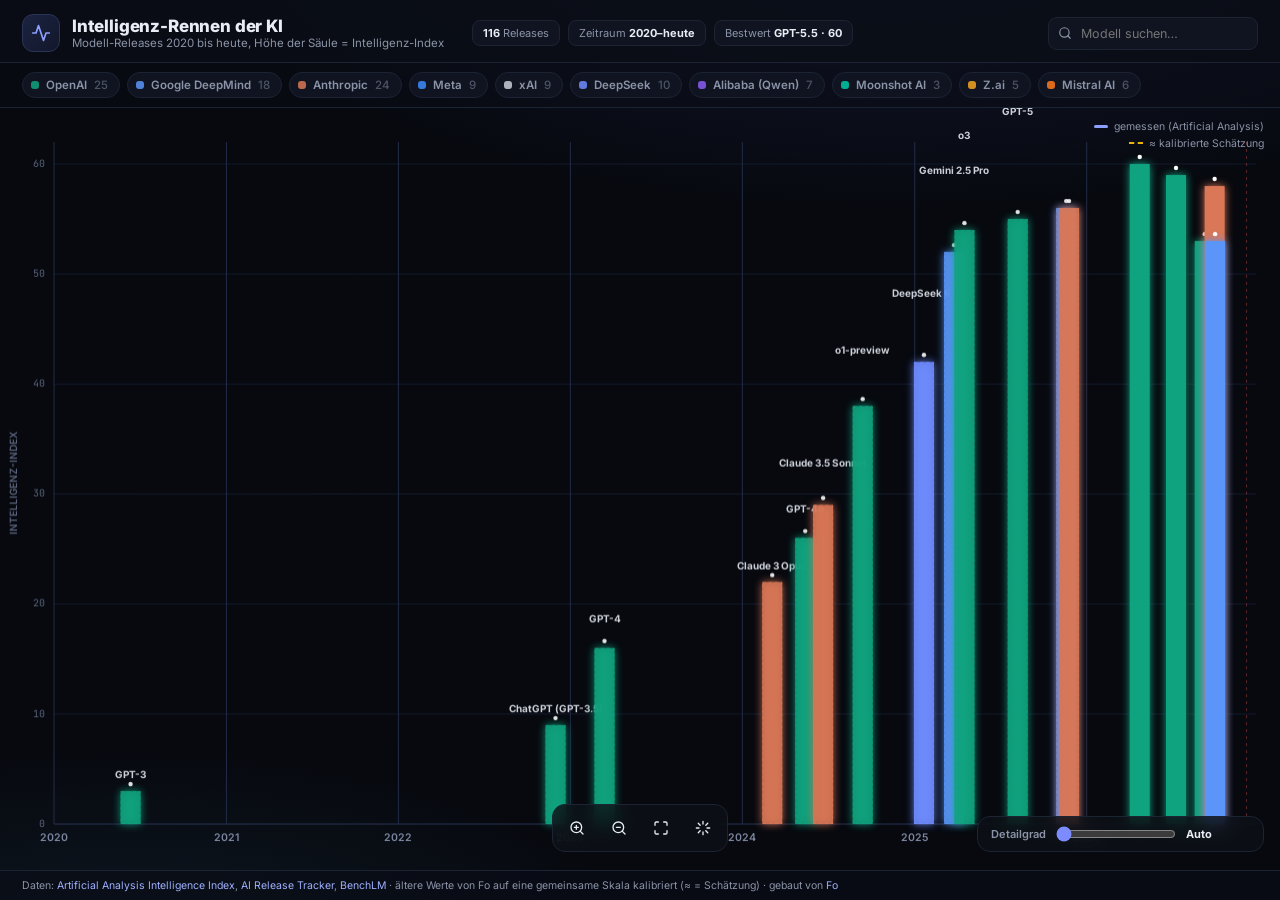
==== index.html @ d44f885e "KI-Intelligenz-Timeline: interaktive Release-Timeline 2020-2026" ====
<!DOCTYPE html>
<html lang="de">
<head>
<meta charset="UTF-8">
<meta name="viewport" content="width=device-width, initial-scale=1.0">
<title>KI-Intelligenz-Timeline 2020-2026</title>
<link rel="preconnect" href="https://fonts.googleapis.com">
<link href="https://fonts.googleapis.com/css2?family=Inter:wght@400;500;600;700;800&family=JetBrains+Mono:wght@500;700&display=swap" rel="stylesheet">
<link rel="stylesheet" href="style.css">
</head>
<body>
<header class="topbar">
  <div class="brand">
    <div class="logo">
      <svg viewBox="0 0 24 24" fill="none" stroke="currentColor" stroke-width="2" stroke-linecap="round" stroke-linejoin="round"><polyline points="22 12 18 12 15 21 9 3 6 12 2 12"/></svg>
    </div>
    <div class="titles">
      <h1>Intelligenz-Rennen der KI</h1>
      <p>Modell-Releases 2020 bis heute, Höhe der Säule = Intelligenz-Index</p>
    </div>
  </div>
  <div class="stats" id="stats"></div>
  <div class="searchwrap">
    <svg class="ic" viewBox="0 0 24 24" fill="none" stroke="currentColor" stroke-width="2" stroke-linecap="round" stroke-linejoin="round"><circle cx="11" cy="11" r="8"/><path d="m21 21-4.3-4.3"/></svg>
    <input id="search" type="text" placeholder="Modell suchen…" autocomplete="off" spellcheck="false">
    <div class="searchresults" id="searchresults"></div>
  </div>
</header>

<div class="chipbar" id="chipbar"></div>

<main class="stage">
  <canvas id="tl"></canvas>

  <div class="controls">
    <button id="zin" title="Hineinzoomen"><svg viewBox="0 0 24 24" fill="none" stroke="currentColor" stroke-width="2" stroke-linecap="round"><circle cx="11" cy="11" r="8"/><path d="m21 21-4.3-4.3"/><path d="M11 8v6M8 11h6"/></svg></button>
    <button id="zout" title="Herauszoomen"><svg viewBox="0 0 24 24" fill="none" stroke="currentColor" stroke-width="2" stroke-linecap="round"><circle cx="11" cy="11" r="8"/><path d="m21 21-4.3-4.3"/><path d="M8 11h6"/></svg></button>
    <button id="zfit" title="Alles zeigen"><svg viewBox="0 0 24 24" fill="none" stroke="currentColor" stroke-width="2" stroke-linecap="round" stroke-linejoin="round"><path d="M8 3H5a2 2 0 0 0-2 2v3m18 0V5a2 2 0 0 0-2-2h-3m0 18h3a2 2 0 0 0 2-2v-3M3 16v3a2 2 0 0 0 2 2h3"/></svg></button>
    <button id="znow" title="Springe zu heute"><svg viewBox="0 0 24 24" fill="none" stroke="currentColor" stroke-width="2" stroke-linecap="round" stroke-linejoin="round"><path d="M12 2v4m0 12v4M4.9 4.9l2.9 2.9m8.4 8.4 2.9 2.9M2 12h4m12 0h4M4.9 19.1l2.9-2.9m8.4-8.4 2.9-2.9"/></svg></button>
  </div>

  <div class="detailctl">
    <span class="lbl">Detailgrad</span>
    <input type="range" id="tierslider" min="0" max="5" step="1" value="0">
    <span class="val" id="tierval">Auto</span>
  </div>

  <div class="tooltip" id="tooltip"></div>

  <div class="detailcard" id="detailcard">
    <button class="close" id="closecard"><svg viewBox="0 0 24 24" fill="none" stroke="currentColor" stroke-width="2" stroke-linecap="round"><path d="M18 6 6 18M6 6l12 12"/></svg></button>
    <div id="detailbody"></div>
  </div>

  <div class="legend">
    <span class="leg-solid">gemessen (Artificial Analysis)</span>
    <span class="leg-est">≈ kalibrierte Schätzung</span>
  </div>
</main>

<footer>
  Daten: <a href="https://artificialanalysis.ai" target="_blank" rel="noopener">Artificial Analysis Intelligence Index</a>,
  <a href="https://aireleasetracker.com" target="_blank" rel="noopener">AI Release Tracker</a>,
  <a href="https://benchlm.ai/benchmarks/artificialanalysis" target="_blank" rel="noopener">BenchLM</a> · ältere Werte von Fo auf eine gemeinsame Skala kalibriert (≈ = Schätzung) · gebaut von <a href="https://wajo.ai" target="_blank" rel="noopener">Fo</a>
</footer>

<script src="data.js"></script>
<script src="app.js"></script>
</body>
</html>
---- style.css ----
* { margin:0; padding:0; box-sizing:border-box; }
:root {
  --bg:#07090f; --panel:#0d1117cc; --panel-solid:#0d1117; --line:#1c2333;
  --text:#e8ecf4; --muted:#8b93a7; --accent:#7c8cff;
}
html,body { height:100%; }
body {
  background:
    radial-gradient(1200px 500px at 70% -10%, #141a33 0%, transparent 60%),
    radial-gradient(900px 400px at 10% 110%, #0f1b26 0%, transparent 60%),
    var(--bg);
  color:var(--text); font-family:'Inter',system-ui,sans-serif;
  display:flex; flex-direction:column; overflow:hidden;
}
.topbar {
  display:flex; align-items:center; gap:22px; padding:14px 22px 10px;
  border-bottom:1px solid var(--line); background:#0a0d16d9; z-index:5;
}
.brand { display:flex; align-items:center; gap:12px; min-width:0; }
.logo {
  width:38px; height:38px; border-radius:11px; flex:0 0 auto;
  display:grid; place-items:center; color:#8ea0ff;
  background:linear-gradient(135deg,#1b2340,#12172b); border:1px solid #2a3454;
}
.logo svg { width:20px; height:20px; }
.titles h1 { font-size:17px; font-weight:800; letter-spacing:-.01em; white-space:nowrap; }
.titles p { font-size:11.5px; color:var(--muted); white-space:nowrap; }
.stats { display:flex; gap:8px; margin-left:6px; }
.stat {
  font-size:11px; color:var(--muted); border:1px solid var(--line);
  background:#0f1420; border-radius:8px; padding:5px 10px; white-space:nowrap;
}
.stat b { color:var(--text); font-weight:700; }
.searchwrap { margin-left:auto; position:relative; }
.searchwrap .ic { position:absolute; left:10px; top:50%; transform:translateY(-50%); width:14px; height:14px; color:var(--muted); }
#search {
  background:#0f1420; border:1px solid var(--line); color:var(--text);
  border-radius:9px; padding:8px 12px 8px 32px; font-size:12.5px; width:210px; outline:none;
  font-family:inherit; transition:border-color .15s;
}
#search:focus { border-color:#39456e; }
.searchresults {
  position:absolute; top:calc(100% + 6px); right:0; width:300px; max-height:280px; overflow:auto;
  background:var(--panel-solid); border:1px solid var(--line); border-radius:11px;
  display:none; z-index:50; box-shadow:0 18px 50px #000a;
}
.searchresults .sr {
  padding:8px 12px; font-size:12.5px; cursor:pointer; display:flex; justify-content:space-between; gap:10px;
}
.searchresults .sr:hover, .searchresults .sr.sel { background:#161d31; }
.searchresults .sr .d { color:var(--muted); font-size:11px; }
.chipbar {
  display:flex; gap:7px; padding:9px 22px; overflow-x:auto; scrollbar-width:none;
  border-bottom:1px solid var(--line); background:#0a0d1680; z-index:4;
}
.chip {
  display:flex; align-items:center; gap:7px; font-size:11.5px; font-weight:600;
  border:1px solid var(--line); background:#0f1420; color:var(--muted);
  border-radius:999px; padding:5px 11px 5px 8px; cursor:pointer; white-space:nowrap;
  transition:all .15s; user-select:none;
}
.chip .dot { width:8px; height:8px; border-radius:3px; background:var(--c); opacity:.85; }
.chip.off { opacity:.38; }
.chip:hover { border-color:#2c3757; }
.stage { position:relative; flex:1; min-height:0; }
canvas { position:absolute; inset:0; width:100%; height:100%; cursor:grab; }
canvas.dragging { cursor:grabbing; }
.controls {
  position:absolute; left:50%; bottom:18px; transform:translateX(-50%);
  display:flex; gap:6px; background:var(--panel); backdrop-filter:blur(10px);
  border:1px solid var(--line); border-radius:13px; padding:6px; z-index:5;
}
.controls button {
  width:36px; height:34px; display:grid; place-items:center; border:none; border-radius:9px;
  background:transparent; color:var(--text); cursor:pointer; transition:background .12s;
}
.controls button:hover { background:#1a2238; }
.controls button svg { width:16px; height:16px; }
.detailctl {
  position:absolute; right:16px; bottom:18px; display:flex; align-items:center; gap:10px;
  background:var(--panel); backdrop-filter:blur(10px); border:1px solid var(--line);
  border-radius:13px; padding:9px 13px; z-index:5;
}
.detailctl .lbl { font-size:11px; color:var(--muted); font-weight:600; }
.detailctl .val { font-size:11px; color:var(--text); font-weight:700; min-width:64px; }
#tierslider { width:120px; accent-color:var(--accent); cursor:pointer; }
.tooltip {
  position:absolute; pointer-events:none; background:var(--panel-solid);
  border:1px solid #2a3454; border-radius:11px; padding:10px 13px; font-size:12px;
  display:none; z-index:10; max-width:270px; box-shadow:0 14px 40px #000b; line-height:1.45;
}
.tooltip .tn { font-weight:700; font-size:13px; }
.tooltip .tc { font-size:10.5px; font-weight:700; text-transform:uppercase; letter-spacing:.06em; margin:2px 0 3px; }
.tooltip .ts { font-family:'JetBrains Mono',monospace; font-size:12px; }
.tooltip .te { color:#eab308; font-size:10.5px; font-weight:600; }
.detailcard {
  position:absolute; left:16px; bottom:18px; width:300px; background:var(--panel);
  backdrop-filter:blur(12px); border:1px solid var(--line); border-radius:15px;
  padding:16px 18px; z-index:6; display:none; box-shadow:0 18px 60px #000a;
}
.detailcard.open { display:block; animation:slideup .25s cubic-bezier(.2,.9,.3,1.2); }
@keyframes slideup { from { opacity:0; transform:translateY(14px); } }
.detailcard .close {
  position:absolute; top:9px; right:9px; border:none; background:transparent; color:var(--muted);
  cursor:pointer; width:24px; height:24px; display:grid; place-items:center; border-radius:7px;
}
.detailcard .close:hover { background:#1a2238; color:var(--text); }
.detailcard .close svg { width:13px; height:13px; }
#detailbody .dc-comp { font-size:10.5px; font-weight:700; text-transform:uppercase; letter-spacing:.07em; margin-bottom:3px; }
#detailbody .dc-name { font-size:19px; font-weight:800; letter-spacing:-.01em; margin-bottom:2px; }
#detailbody .dc-date { font-size:12px; color:var(--muted); margin-bottom:10px; }
#detailbody .dc-score { font-family:'JetBrains Mono',monospace; font-size:32px; font-weight:700; line-height:1; }
#detailbody .dc-src { font-size:10.5px; color:var(--muted); margin:4px 0 10px; }
#detailbody .dc-src .aa { color:#34d399; font-weight:700; }
#detailbody .dc-src .est { color:#eab308; font-weight:700; }
#detailbody .dc-note { font-size:12px; color:#b6bed2; line-height:1.5; }
#detailbody .dc-tier { display:inline-block; margin-top:10px; font-size:10.5px; font-weight:700; border:1px solid var(--line); border-radius:999px; padding:3px 9px; color:var(--muted); }
.legend {
  position:absolute; right:16px; top:12px; display:flex; flex-direction:column; gap:4px;
  font-size:10.5px; color:var(--muted); z-index:4; text-align:right;
}
.legend .leg-solid::before { content:""; display:inline-block; width:14px; height:3px; background:#8ea0ff; border-radius:2px; margin-right:6px; vertical-align:2px; }
.legend .leg-est::before { content:""; display:inline-block; width:14px; height:0; border-top:2px dashed #eab308; margin-right:6px; vertical-align:3px; }
footer {
  padding:8px 22px; font-size:10.5px; color:var(--muted);
  border-top:1px solid var(--line); background:#0a0d16b0; z-index:5;
}
footer a { color:#9fb0ff; text-decoration:none; }
footer a:hover { text-decoration:underline; }
@media (max-width:900px){ .stats { display:none; } .titles p { display:none; } .searchwrap #search { width:150px; } .detailcard { width:250px; } .legend{ display:none; } }
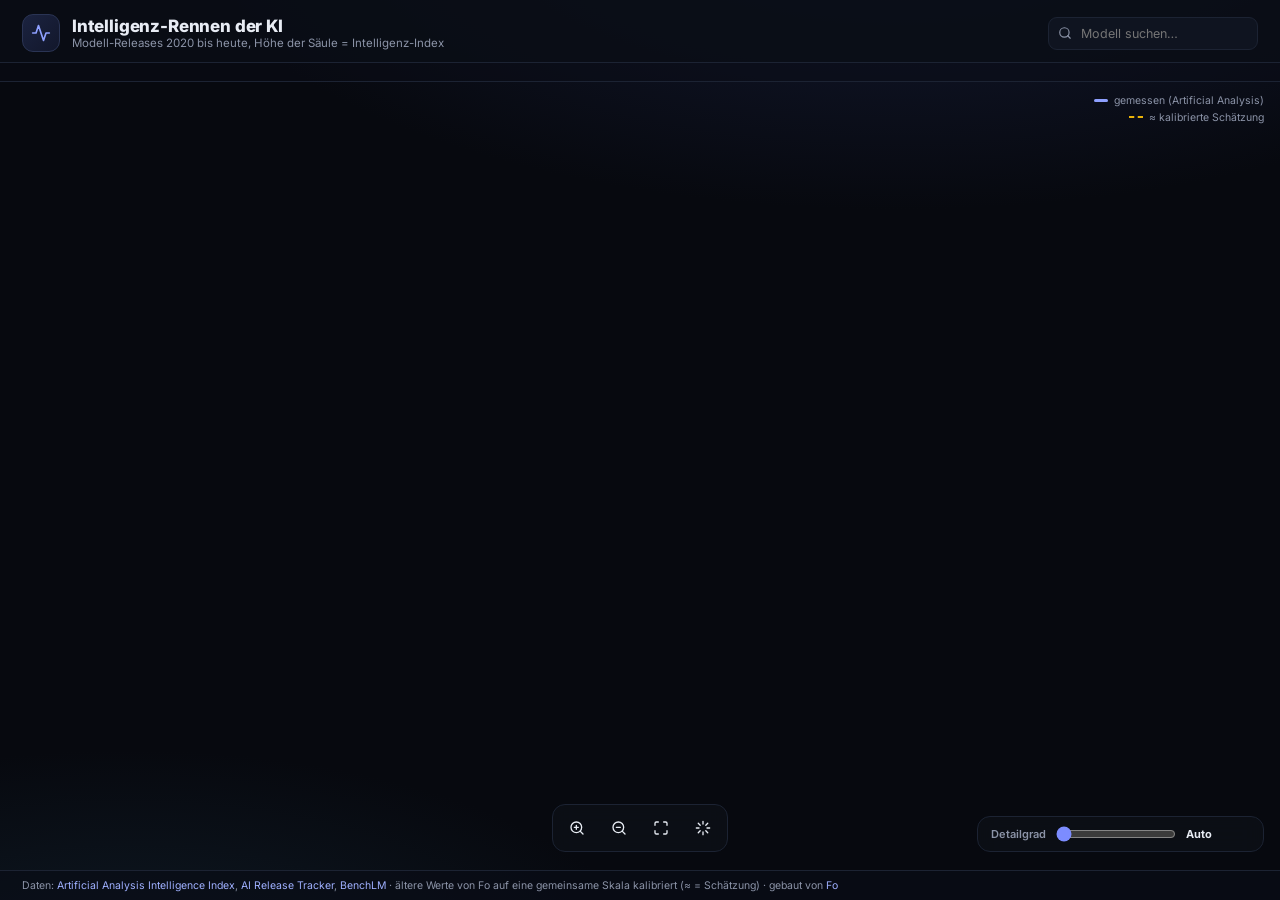
==== commit 7d06aed1: "Cache-Busting v3" ====
--- a/index.html
+++ b/index.html
@@ -6,7 +6,7 @@
 <title>KI-Intelligenz-Timeline 2020-2026</title>
 <link rel="preconnect" href="https://fonts.googleapis.com">
 <link href="https://fonts.googleapis.com/css2?family=Inter:wght@400;500;600;700;800&family=JetBrains+Mono:wght@500;700&display=swap" rel="stylesheet">
-<link rel="stylesheet" href="style.css">
+<link rel="stylesheet" href="style.css?v=3">
 </head>
 <body>
 <header class="topbar">
@@ -64,7 +64,7 @@
   <a href="https://benchlm.ai/benchmarks/artificialanalysis" target="_blank" rel="noopener">BenchLM</a> · ältere Werte von Fo auf eine gemeinsame Skala kalibriert (≈ = Schätzung) · gebaut von <a href="https://wajo.ai" target="_blank" rel="noopener">Fo</a>
 </footer>
 
-<script src="data.js"></script>
-<script src="app.js"></script>
+<script src="data.js?v=3"></script>
+<script src="app.js?v=3"></script>
 </body>
 </html>
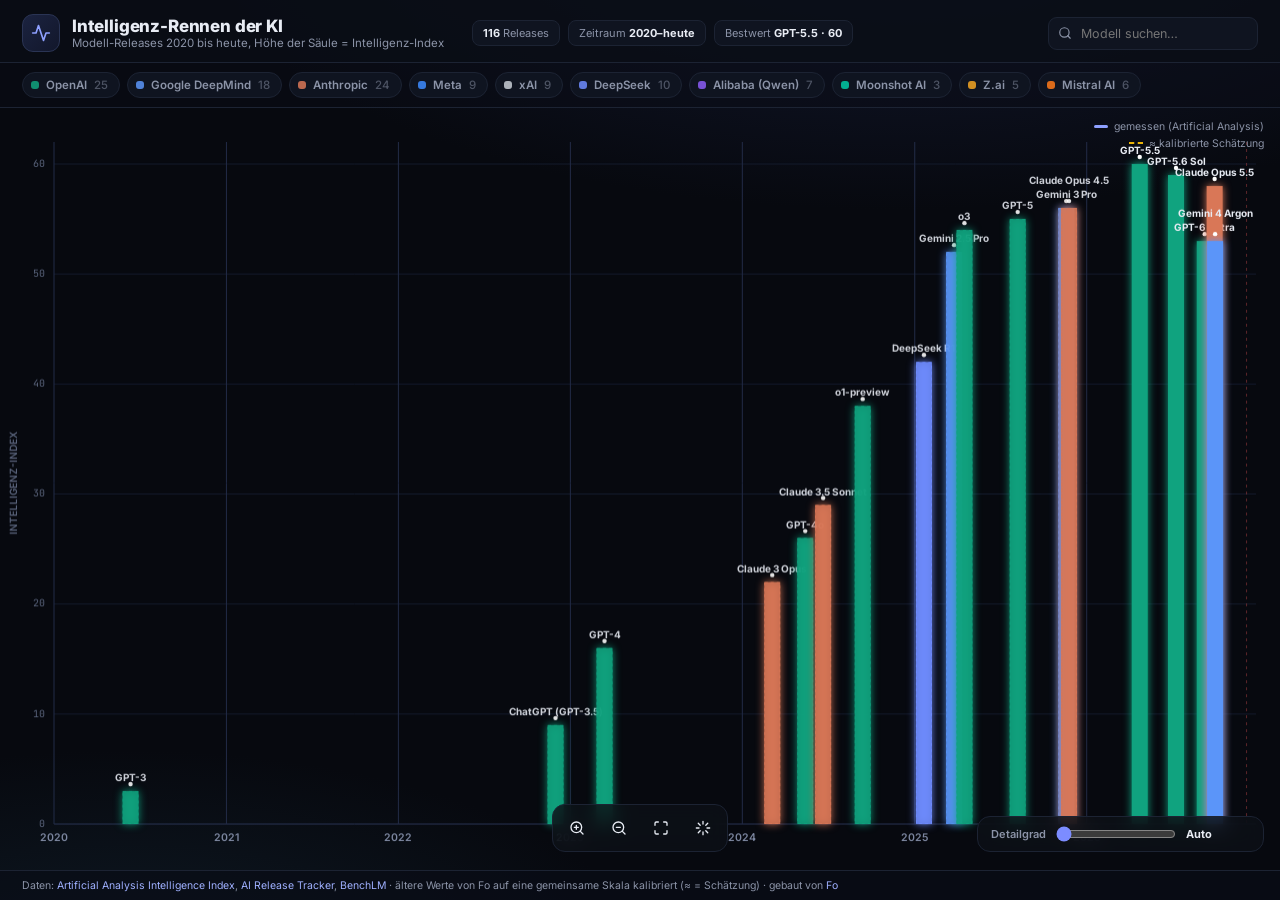
==== commit d3ef3ffc: "Syntaxfix: altes Label-Fragment entfernt" ====
--- a/index.html
+++ b/index.html
@@ -6,7 +6,7 @@
 <title>KI-Intelligenz-Timeline 2020-2026</title>
 <link rel="preconnect" href="https://fonts.googleapis.com">
 <link href="https://fonts.googleapis.com/css2?family=Inter:wght@400;500;600;700;800&family=JetBrains+Mono:wght@500;700&display=swap" rel="stylesheet">
-<link rel="stylesheet" href="style.css?v=3">
+<link rel="stylesheet" href="style.css?v=4">
 </head>
 <body>
 <header class="topbar">
@@ -64,7 +64,7 @@
   <a href="https://benchlm.ai/benchmarks/artificialanalysis" target="_blank" rel="noopener">BenchLM</a> · ältere Werte von Fo auf eine gemeinsame Skala kalibriert (≈ = Schätzung) · gebaut von <a href="https://wajo.ai" target="_blank" rel="noopener">Fo</a>
 </footer>
 
-<script src="data.js?v=3"></script>
-<script src="app.js?v=3"></script>
+<script src="data.js?v=4"></script>
+<script src="app.js?v=4"></script>
 </body>
 </html>
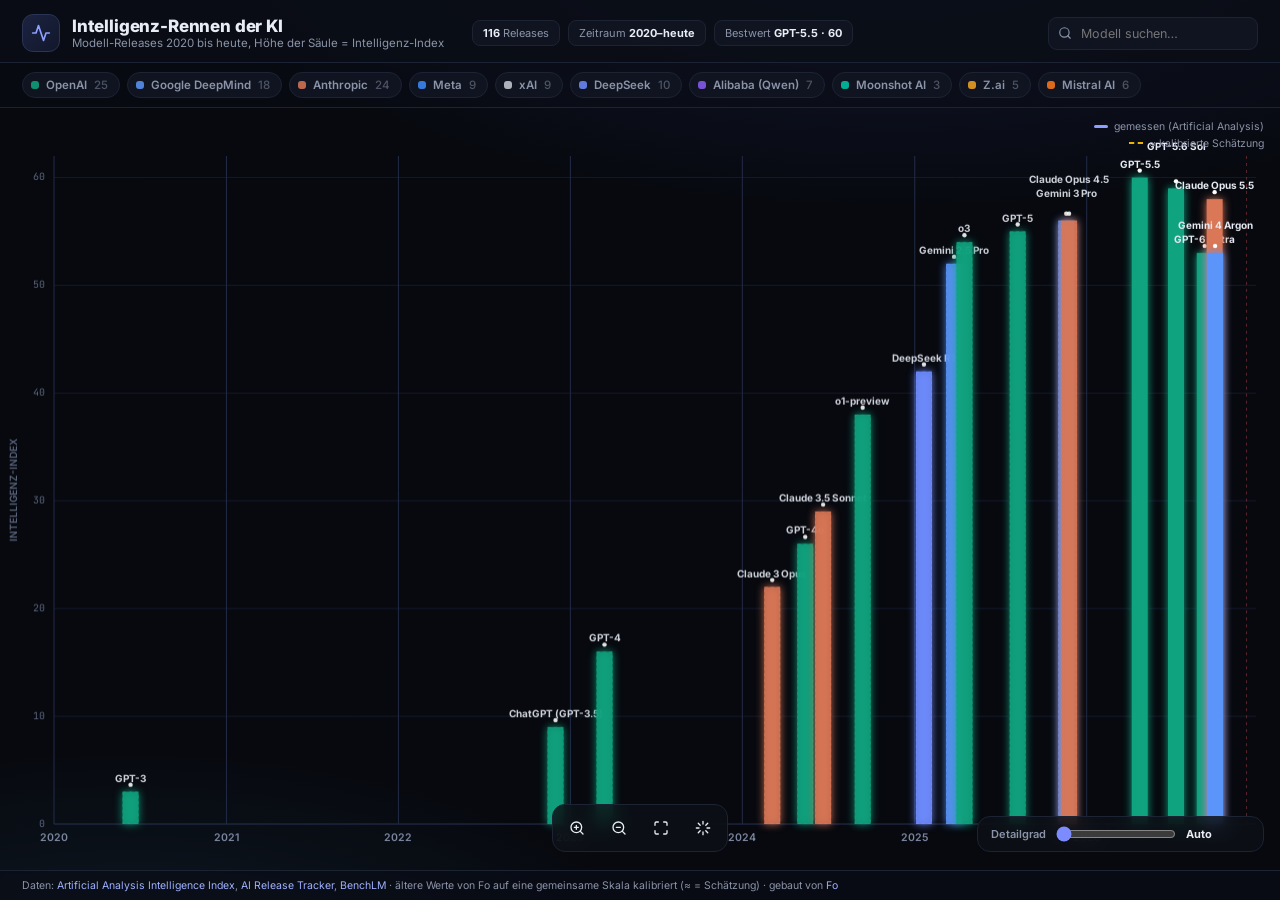
==== commit 489acef5: "Klick-Treffererkennung ohne Hover, mehr Platz oben, breitere Labels" ====
--- a/index.html
+++ b/index.html
@@ -6,7 +6,7 @@
 <title>KI-Intelligenz-Timeline 2020-2026</title>
 <link rel="preconnect" href="https://fonts.googleapis.com">
 <link href="https://fonts.googleapis.com/css2?family=Inter:wght@400;500;600;700;800&family=JetBrains+Mono:wght@500;700&display=swap" rel="stylesheet">
-<link rel="stylesheet" href="style.css?v=4">
+<link rel="stylesheet" href="style.css?v=5">
 </head>
 <body>
 <header class="topbar">
@@ -64,7 +64,7 @@
   <a href="https://benchlm.ai/benchmarks/artificialanalysis" target="_blank" rel="noopener">BenchLM</a> · ältere Werte von Fo auf eine gemeinsame Skala kalibriert (≈ = Schätzung) · gebaut von <a href="https://wajo.ai" target="_blank" rel="noopener">Fo</a>
 </footer>
 
-<script src="data.js?v=4"></script>
-<script src="app.js?v=4"></script>
+<script src="data.js?v=5"></script>
+<script src="app.js?v=5"></script>
 </body>
 </html>
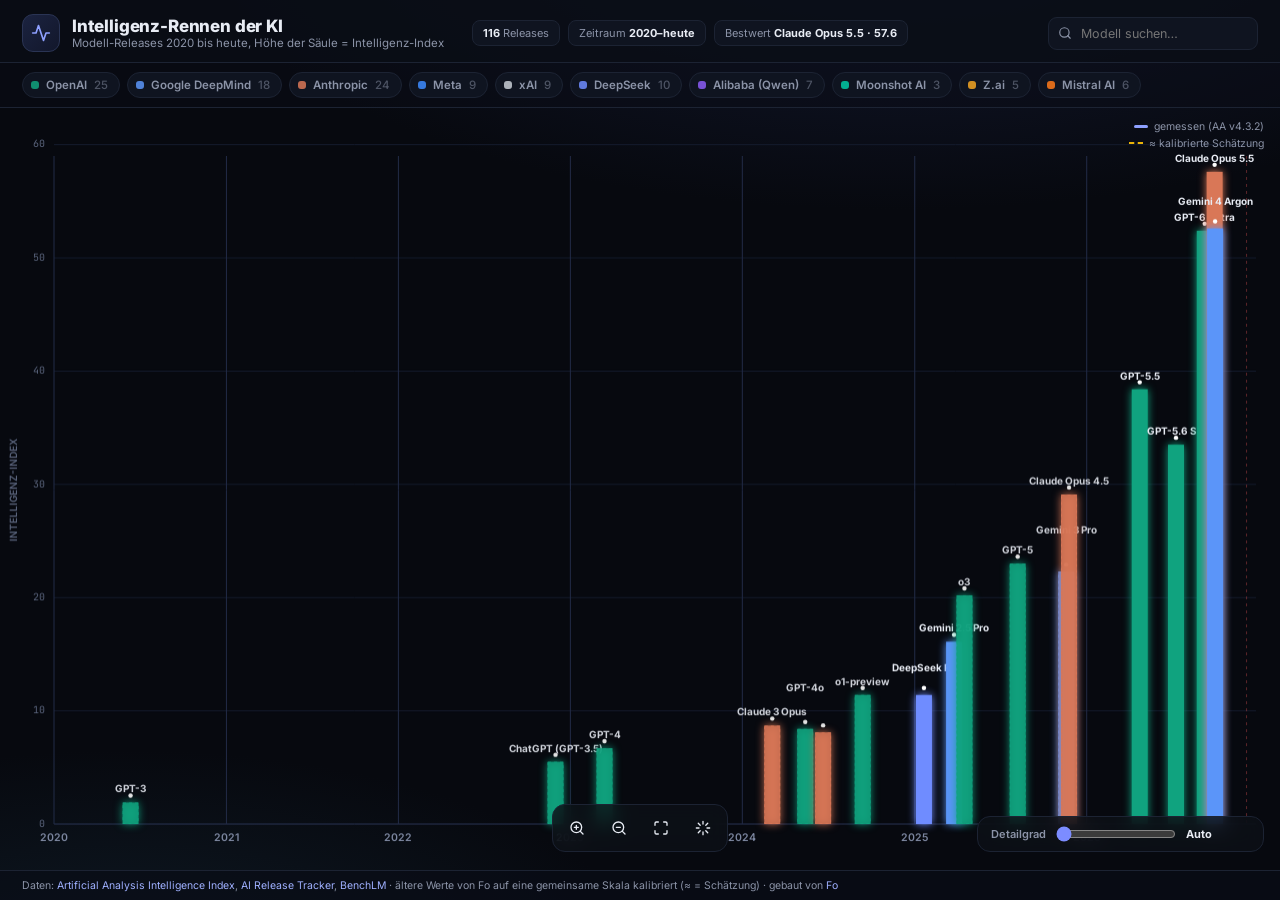
==== commit 7fccb03b: "Daten: aktuelle AA-Index-Werte v4.3.2 fuer 98/116 Modelle, Rest isotone kalibriert + refresh_data.py" ====
--- a/index.html
+++ b/index.html
@@ -6,7 +6,7 @@
 <title>KI-Intelligenz-Timeline 2020-2026</title>
 <link rel="preconnect" href="https://fonts.googleapis.com">
 <link href="https://fonts.googleapis.com/css2?family=Inter:wght@400;500;600;700;800&family=JetBrains+Mono:wght@500;700&display=swap" rel="stylesheet">
-<link rel="stylesheet" href="style.css?v=5">
+<link rel="stylesheet" href="style.css?v=6">
 </head>
 <body>
 <header class="topbar">
@@ -53,7 +53,7 @@
   </div>
 
   <div class="legend">
-    <span class="leg-solid">gemessen (Artificial Analysis)</span>
+    <span class="leg-solid">gemessen (AA v4.3.2)</span>
     <span class="leg-est">≈ kalibrierte Schätzung</span>
   </div>
 </main>
@@ -64,7 +64,7 @@
   <a href="https://benchlm.ai/benchmarks/artificialanalysis" target="_blank" rel="noopener">BenchLM</a> · ältere Werte von Fo auf eine gemeinsame Skala kalibriert (≈ = Schätzung) · gebaut von <a href="https://wajo.ai" target="_blank" rel="noopener">Fo</a>
 </footer>
 
-<script src="data.js?v=5"></script>
-<script src="app.js?v=5"></script>
+<script src="data.js?v=6"></script>
+<script src="app.js?v=6"></script>
 </body>
 </html>
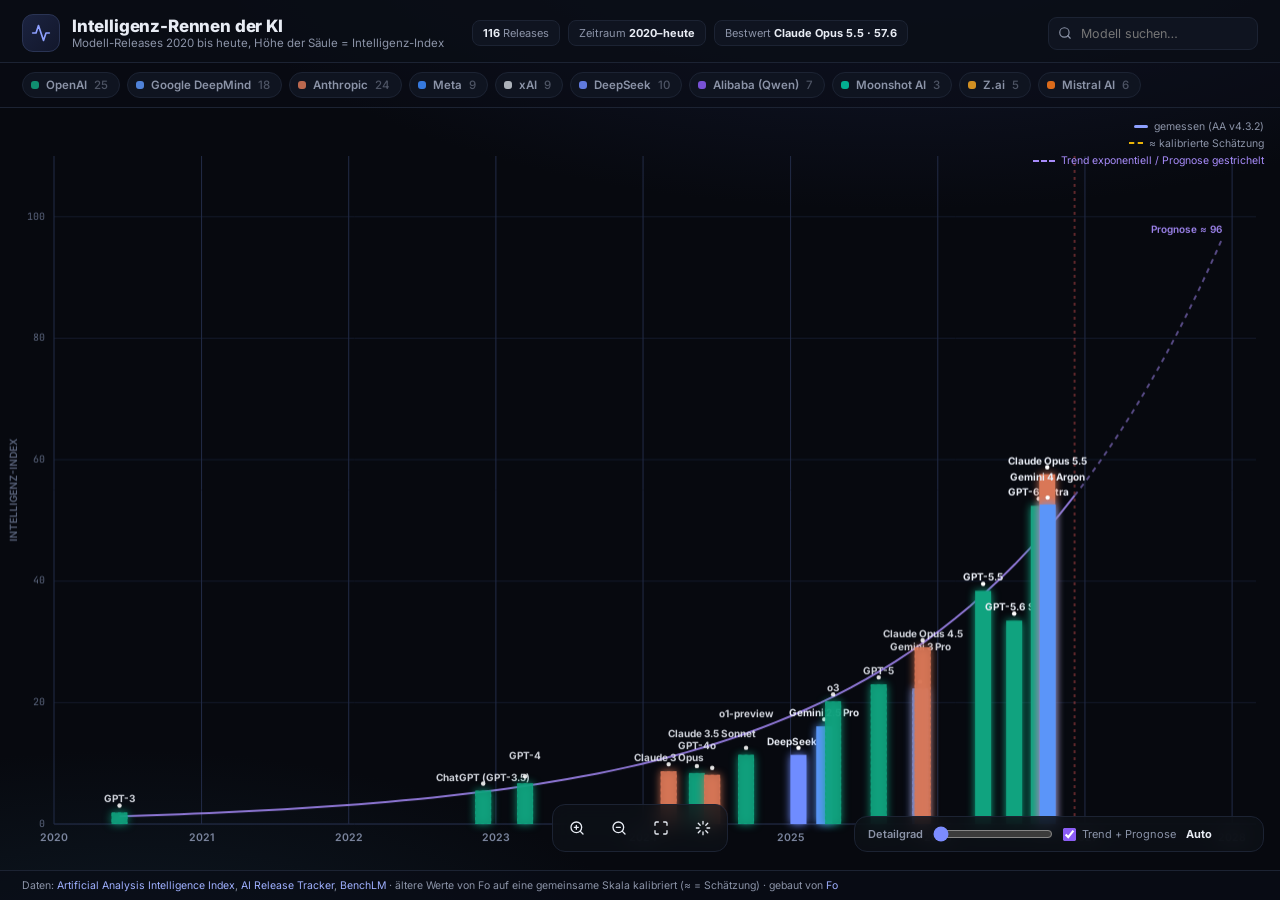
==== commit 77eed1c4: "Exponentieller Trend auf die Bestmarke + 1-Jahr-Prognose, dynamische Y-Skala, Umschalter" ====
--- a/index.html
+++ b/index.html
@@ -6,7 +6,7 @@
 <title>KI-Intelligenz-Timeline 2020-2026</title>
 <link rel="preconnect" href="https://fonts.googleapis.com">
 <link href="https://fonts.googleapis.com/css2?family=Inter:wght@400;500;600;700;800&family=JetBrains+Mono:wght@500;700&display=swap" rel="stylesheet">
-<link rel="stylesheet" href="style.css?v=6">
+<link rel="stylesheet" href="style.css?v=7">
 </head>
 <body>
 <header class="topbar">
@@ -42,6 +42,7 @@
   <div class="detailctl">
     <span class="lbl">Detailgrad</span>
     <input type="range" id="tierslider" min="0" max="5" step="1" value="0">
+    <label class="trendtog"><input type="checkbox" id="trendtoggle" checked><span>Trend&nbsp;+&nbsp;Prognose</span></label>
     <span class="val" id="tierval">Auto</span>
   </div>
 
@@ -55,6 +56,7 @@
   <div class="legend">
     <span class="leg-solid">gemessen (AA v4.3.2)</span>
     <span class="leg-est">≈ kalibrierte Schätzung</span>
+      <span class="leg-trend">Trend exponentiell / Prognose gestrichelt</span>
   </div>
 </main>
 
@@ -64,7 +66,7 @@
   <a href="https://benchlm.ai/benchmarks/artificialanalysis" target="_blank" rel="noopener">BenchLM</a> · ältere Werte von Fo auf eine gemeinsame Skala kalibriert (≈ = Schätzung) · gebaut von <a href="https://wajo.ai" target="_blank" rel="noopener">Fo</a>
 </footer>
 
-<script src="data.js?v=6"></script>
-<script src="app.js?v=6"></script>
+<script src="data.js?v=7"></script>
+<script src="app.js?v=7"></script>
 </body>
 </html>
--- a/style.css
+++ b/style.css
@@ -128,3 +128,8 @@
 footer a { color:#9fb0ff; text-decoration:none; }
 footer a:hover { text-decoration:underline; }
 @media (max-width:900px){ .stats { display:none; } .titles p { display:none; } .searchwrap #search { width:150px; } .detailcard { width:250px; } .legend{ display:none; } }
+
+.trendtog { display: flex; align-items: center; gap: 6px; font-size: 11px; color: #8a93a8; cursor: pointer; white-space: nowrap; }
+.trendtog input { accent-color: #8b5cf6; cursor: pointer; }
+.leg-trend { color: #a78bfa; margin-left: 12px; }
+.leg-trend::before { content: ""; display: inline-block; width: 22px; height: 0; border-top: 2px dashed #a78bfa; margin-right: 6px; vertical-align: middle; }
